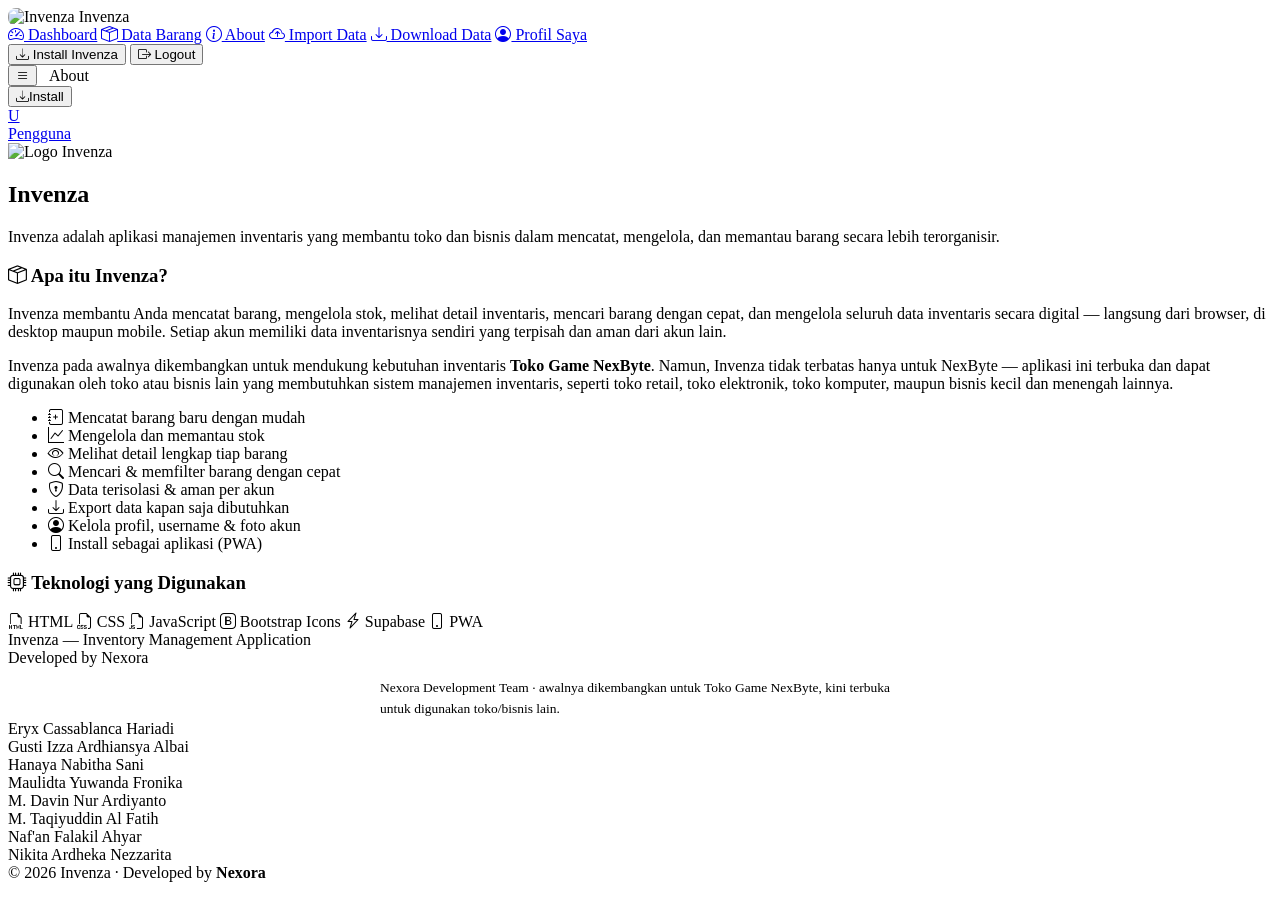
==== about.html @ b3bdcb32 "perbaikan" ====
<!DOCTYPE html>
<html lang="id">
<head>
  <meta charset="UTF-8">
  <meta name="viewport" content="width=device-width, initial-scale=1.0, viewport-fit=cover">
  <title>About — Invenza</title>
  <meta name="theme-color" content="#37A5FF">
  <link rel="manifest" href="manifest.json">
  <link rel="icon" href="assets/icons/favicon.png">
  <link rel="apple-touch-icon" href="assets/icons/icon-192.png">
  <meta name="apple-mobile-web-app-capable" content="yes">
  <meta name="apple-mobile-web-app-status-bar-style" content="default">
  <meta name="apple-mobile-web-app-title" content="Invenza">
  <link rel="stylesheet" href="https://cdn.jsdelivr.net/npm/bootstrap-icons@1.11.3/font/bootstrap-icons.css">
  <link rel="stylesheet" href="css/style.css">
  <link rel="stylesheet" href="css/about.css">
</head>
<body>

  <div class="app-shell">
    <div id="sidebar-overlay" class="sidebar-overlay"></div>

    <aside class="sidebar" id="sidebar">
      <div class="sidebar-brand">
        <img src="assets/icons/icon-192.png" alt="Invenza" style="width:30px;height:30px;border-radius:8px;">
        Invenza
      </div>
      <nav class="sidebar-nav">
        <a href="dashboard.html"><i class="bi bi-speedometer2"></i> Dashboard</a>
        <a href="products.html"><i class="bi bi-box-seam"></i> Data Barang</a>
        <a href="about.html" class="active"><i class="bi bi-info-circle"></i> About</a>
        <a href="import.html"><i class="bi bi-cloud-arrow-up"></i> Import Data</a>
        <a href="download.html"><i class="bi bi-download"></i> Download Data</a>
        <a href="profile.html"><i class="bi bi-person-circle"></i> Profil Saya</a>
      </nav>
      <div class="sidebar-footer">
        <button id="install-pwa-nav-btn" data-pwa-install="sidebar" class="btn btn-secondary btn-block sidebar-pwa-btn" type="button">
          <i class="bi bi-download pwa-icon"></i>
          <span class="pwa-label">Install Invenza</span>
        </button>
        <button id="logout-btn" class="btn btn-secondary btn-block"><i class="bi bi-box-arrow-right"></i> Logout</button>
      </div>
    </aside>

    <div class="main-content">
      <header class="topbar">
        <div style="display:flex;align-items:center;gap:12px;">
          <button id="menu-toggle" class="menu-toggle"><i class="bi bi-list"></i></button>
          <div class="topbar-title">About</div>
        </div><div class="topbar-right">
          <button id="install-pwa-topbar-btn" data-pwa-install="topbar" class="btn btn-primary topbar-install-btn" type="button" aria-label="Install Invenza">
            <i class="bi bi-download pwa-icon"></i><span class="pwa-label">Install</span>
          </button>
          <a href="profile.html" class="topbar-user" title="Profil Saya">
          <div class="user-avatar" id="navbar-user-avatar">U</div>
          <span id="navbar-user-name">Pengguna</span>
        </a>
        </div>
      </header>

      <main class="page-body">

        <div class="about-hero">
          <img src="assets/icons/icon-192.png" alt="Logo Invenza">
          <div>
            <h2>Invenza</h2>
            <p>Invenza adalah aplikasi manajemen inventaris yang membantu toko dan bisnis dalam mencatat, mengelola, dan memantau barang secara lebih terorganisir.</p>
          </div>
        </div>

        <div class="card about-section">
          <div class="card-body">
            <h3><i class="bi bi-box-seam"></i> Apa itu Invenza?</h3>
            <p>
              Invenza membantu Anda mencatat barang, mengelola stok, melihat detail inventaris,
              mencari barang dengan cepat, dan mengelola seluruh data inventaris secara digital —
              langsung dari browser, di desktop maupun mobile. Setiap akun memiliki data
              inventarisnya sendiri yang terpisah dan aman dari akun lain.
            </p>
            <p>
              Invenza pada awalnya dikembangkan untuk mendukung kebutuhan inventaris
              <strong>Toko Game NexByte</strong>. Namun, Invenza tidak terbatas hanya untuk NexByte —
              aplikasi ini terbuka dan dapat digunakan oleh toko atau bisnis lain yang membutuhkan
              sistem manajemen inventaris, seperti toko retail, toko elektronik, toko komputer,
              maupun bisnis kecil dan menengah lainnya.
            </p>
            <ul class="feature-list">
              <li><i class="bi bi-journal-plus"></i> Mencatat barang baru dengan mudah</li>
              <li><i class="bi bi-graph-up"></i> Mengelola dan memantau stok</li>
              <li><i class="bi bi-eye"></i> Melihat detail lengkap tiap barang</li>
              <li><i class="bi bi-search"></i> Mencari & memfilter barang dengan cepat</li>
              <li><i class="bi bi-shield-lock"></i> Data terisolasi & aman per akun</li>
              <li><i class="bi bi-download"></i> Export data kapan saja dibutuhkan</li>
              <li><i class="bi bi-person-circle"></i> Kelola profil, username & foto akun</li>
              <li><i class="bi bi-phone"></i> Install sebagai aplikasi (PWA)</li>
            </ul>
          </div>
        </div>

        <div class="card about-section">
          <div class="card-body">
            <h3><i class="bi bi-cpu"></i> Teknologi yang Digunakan</h3>
            <div class="tech-badges">
              <span class="tech-badge"><i class="bi bi-filetype-html"></i> HTML</span>
              <span class="tech-badge"><i class="bi bi-filetype-css"></i> CSS</span>
              <span class="tech-badge"><i class="bi bi-filetype-js"></i> JavaScript</span>
              <span class="tech-badge"><i class="bi bi-bootstrap"></i> Bootstrap Icons</span>
              <span class="tech-badge"><i class="bi bi-lightning-charge"></i> Supabase</span>
              <span class="tech-badge"><i class="bi bi-phone"></i> PWA</span>
            </div>
          </div>
        </div>

        <div class="card about-section">
          <div class="card-body">
            <div class="credits-intro">
              <div class="credits-eyebrow">Invenza — Inventory Management Application</div>
              <div class="credits-brand">Developed by Nexora</div>
              <p style="max-width:520px;margin:10px auto 0;color:var(--color-text-muted);font-size:13.5px;line-height:1.6;">
                Nexora Development Team &middot; awalnya dikembangkan untuk Toko Game NexByte,
                kini terbuka untuk digunakan toko/bisnis lain.
              </p>
            </div>
            <div class="credits-grid">
              <div class="credit-card"><div class="credit-name">Eryx Cassablanca Hariadi</div></div>
              <div class="credit-card"><div class="credit-name">Gusti Izza Ardhiansya Albai</div></div>
              <div class="credit-card"><div class="credit-name">Hanaya Nabitha Sani</div></div>
              <div class="credit-card"><div class="credit-name">Maulidta Yuwanda Fronika</div></div>
              <div class="credit-card"><div class="credit-name">M. Davin Nur Ardiyanto</div></div>
              <div class="credit-card"><div class="credit-name">M. Taqiyuddin Al Fatih</div></div>
              <div class="credit-card"><div class="credit-name">Naf'an Falakil Ahyar</div></div>
              <div class="credit-card"><div class="credit-name">Nikita Ardheka Nezzarita</div></div>
            </div>
          </div>
        </div>

      </main>
      <footer class="app-footer">
        &copy; 2026 Invenza &middot; Developed by <strong>Nexora</strong>
      </footer>
    </div>
  </div>

  <script src="https://cdn.jsdelivr.net/npm/@supabase/supabase-js@2/dist/umd/supabase.min.js"></script>
  <script src="js/config.js"></script>
  <script src="js/supabase.js"></script>
  <script src="js/utils.js"></script>
  <script src="js/auth.js"></script>
  <script src="js/pwa.js"></script>
  <script>
    document.addEventListener("DOMContentLoaded", async () => {
      await requireAuth();
      await loadCurrentProfile();
      initUserNavbar();
    });
  </script>
</body>
</html>
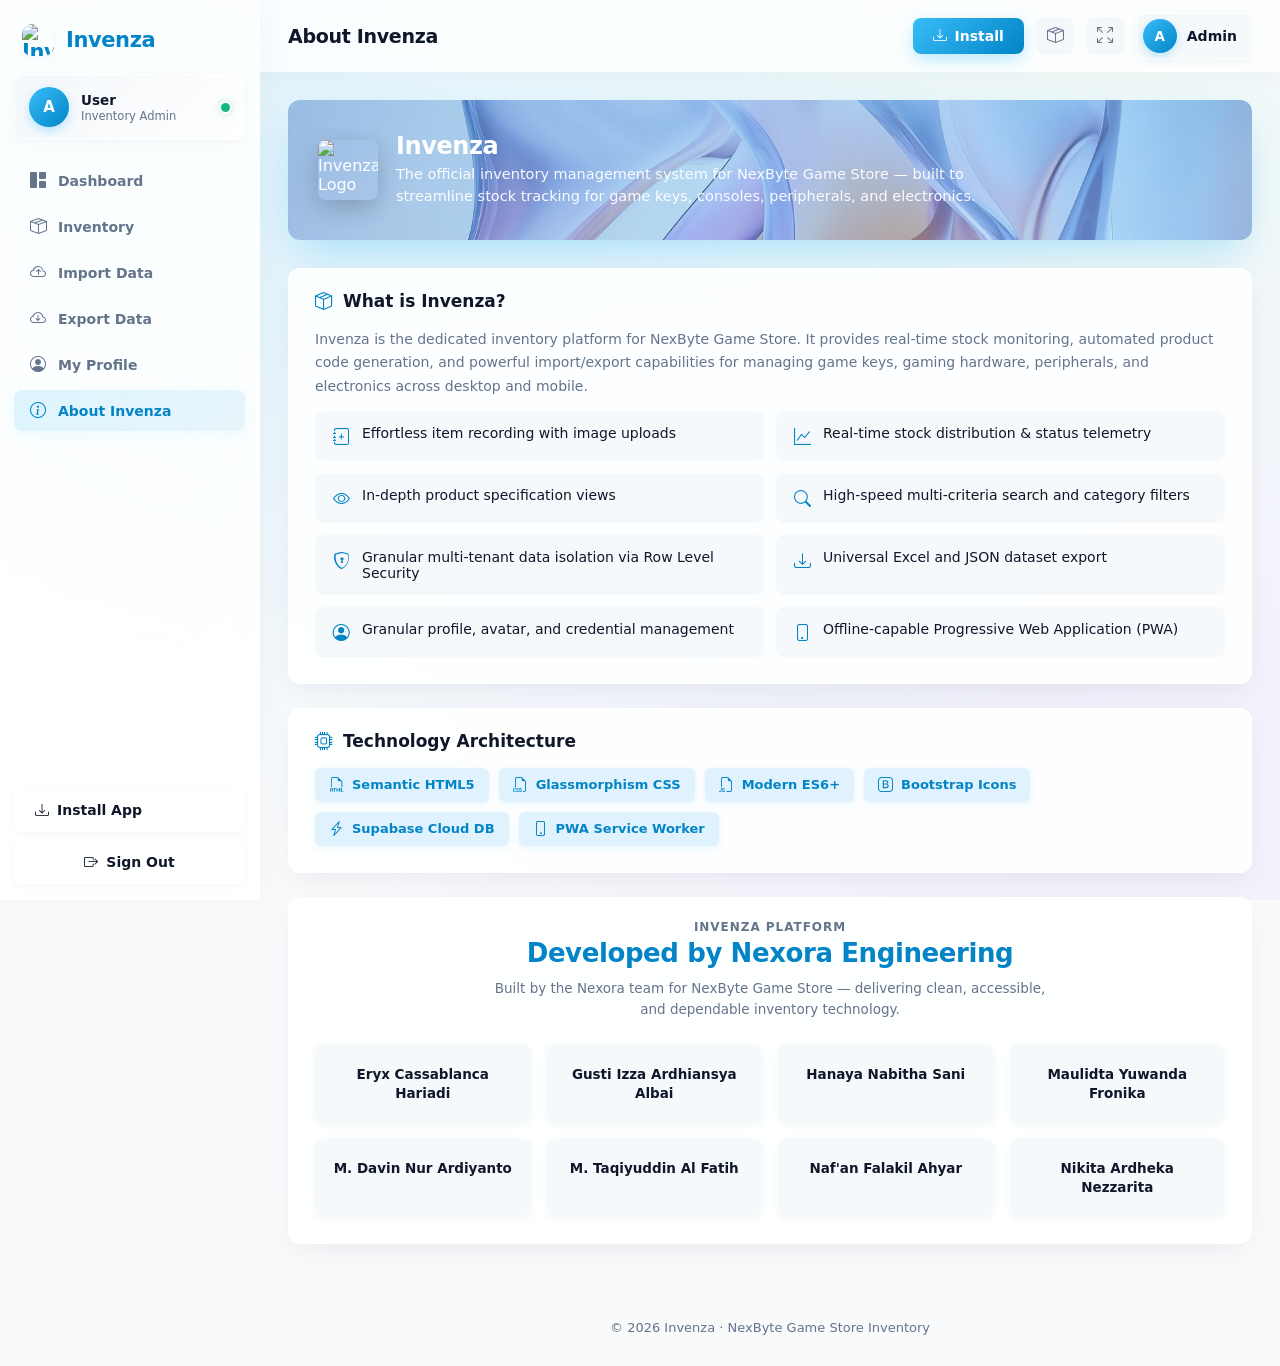
==== commit 2e0518de: "feat: customize Invenza for NexByte Game Store and prepare for Netlify" ====
--- a/about.html
+++ b/about.html
@@ -1,10 +1,10 @@
 <!DOCTYPE html>
-<html lang="id">
+<html lang="en">
 <head>
   <meta charset="UTF-8">
   <meta name="viewport" content="width=device-width, initial-scale=1.0, viewport-fit=cover">
   <title>About — Invenza</title>
-  <meta name="theme-color" content="#37A5FF">
+  <meta name="theme-color" content="#38BDF8">
   <link rel="manifest" href="manifest.json">
   <link rel="icon" href="assets/icons/favicon.png">
   <link rel="apple-touch-icon" href="assets/icons/icon-192.png">
@@ -20,93 +20,110 @@
   <div class="app-shell">
     <div id="sidebar-overlay" class="sidebar-overlay"></div>
 
+    <!-- ============ SIDEBAR ============ -->
     <aside class="sidebar" id="sidebar">
       <div class="sidebar-brand">
-        <img src="assets/icons/icon-192.png" alt="Invenza" style="width:30px;height:30px;border-radius:8px;">
+        <img src="assets/icons/icon-192.png" alt="Invenza" style="width:32px;height:32px;border-radius:10px;">
         Invenza
       </div>
+
+      <!-- User Profile Card in Sidebar -->
+      <a href="profile.html" class="sidebar-user-card" title="View Profile">
+        <div class="sidebar-user-avatar" id="sidebar-user-avatar">A</div>
+        <div class="sidebar-user-info">
+          <div class="sidebar-user-name" id="sidebar-user-name">User</div>
+          <div class="sidebar-user-role">Inventory Admin</div>
+        </div>
+        <span class="user-status-dot" title="Active"></span>
+      </a>
+
+      <!-- Navigation Menu -->
       <nav class="sidebar-nav">
-        <a href="dashboard.html"><i class="bi bi-speedometer2"></i> Dashboard</a>
-        <a href="products.html"><i class="bi bi-box-seam"></i> Data Barang</a>
-        <a href="about.html" class="active"><i class="bi bi-info-circle"></i> About</a>
+        <a href="dashboard.html"><i class="bi bi-grid-1x2-fill"></i> Dashboard</a>
+        <a href="products.html"><i class="bi bi-box-seam"></i> Inventory</a>
         <a href="import.html"><i class="bi bi-cloud-arrow-up"></i> Import Data</a>
-        <a href="download.html"><i class="bi bi-download"></i> Download Data</a>
-        <a href="profile.html"><i class="bi bi-person-circle"></i> Profil Saya</a>
+        <a href="download.html"><i class="bi bi-cloud-arrow-down"></i> Export Data</a>
+        <a href="profile.html"><i class="bi bi-person-circle"></i> My Profile</a>
+        <a href="about.html" class="active"><i class="bi bi-info-circle"></i> About Invenza</a>
       </nav>
+
       <div class="sidebar-footer">
         <button id="install-pwa-nav-btn" data-pwa-install="sidebar" class="btn btn-secondary btn-block sidebar-pwa-btn" type="button">
           <i class="bi bi-download pwa-icon"></i>
-          <span class="pwa-label">Install Invenza</span>
+          <span class="pwa-label">Install App</span>
         </button>
-        <button id="logout-btn" class="btn btn-secondary btn-block"><i class="bi bi-box-arrow-right"></i> Logout</button>
+        <button id="logout-btn" class="btn btn-secondary btn-block"><i class="bi bi-box-arrow-right"></i> Sign Out</button>
       </div>
     </aside>
 
+    <!-- ============ MAIN CONTENT ============ -->
     <div class="main-content">
       <header class="topbar">
-        <div style="display:flex;align-items:center;gap:12px;">
-          <button id="menu-toggle" class="menu-toggle"><i class="bi bi-list"></i></button>
-          <div class="topbar-title">About</div>
-        </div><div class="topbar-right">
+        <div class="topbar-left">
+          <button id="menu-toggle" class="menu-toggle" aria-label="Toggle Navigation"><i class="bi bi-list"></i></button>
+          <div class="topbar-title">About Invenza</div>
+        </div>
+
+        <div class="topbar-right">
           <button id="install-pwa-topbar-btn" data-pwa-install="topbar" class="btn btn-primary topbar-install-btn" type="button" aria-label="Install Invenza">
             <i class="bi bi-download pwa-icon"></i><span class="pwa-label">Install</span>
           </button>
-          <a href="profile.html" class="topbar-user" title="Profil Saya">
-          <div class="user-avatar" id="navbar-user-avatar">U</div>
-          <span id="navbar-user-name">Pengguna</span>
-        </a>
+
+          <a href="products.html" class="topbar-action-btn" title="View Inventory">
+            <i class="bi bi-box-seam"></i>
+          </a>
+
+          <button class="topbar-action-btn" id="fullscreen-toggle" title="Toggle Fullscreen" type="button">
+            <i class="bi bi-arrows-fullscreen"></i>
+          </button>
+
+          <a href="profile.html" class="topbar-user" title="My Profile">
+            <div class="user-avatar" id="navbar-user-avatar">A</div>
+            <span id="navbar-user-name">Admin</span>
+          </a>
         </div>
       </header>
 
       <main class="page-body">
 
+        <!-- Glass Hero Header with 3D fluid artwork backdrop -->
         <div class="about-hero">
-          <img src="assets/icons/icon-192.png" alt="Logo Invenza">
+          <img src="assets/icons/icon-192.png" alt="Invenza Logo">
           <div>
             <h2>Invenza</h2>
-            <p>Invenza adalah aplikasi manajemen inventaris yang membantu toko dan bisnis dalam mencatat, mengelola, dan memantau barang secara lebih terorganisir.</p>
+            <p>The official inventory management system for NexByte Game Store — built to streamline stock tracking for game keys, consoles, peripherals, and electronics.</p>
           </div>
         </div>
 
         <div class="card about-section">
           <div class="card-body">
-            <h3><i class="bi bi-box-seam"></i> Apa itu Invenza?</h3>
+            <h3><i class="bi bi-box-seam"></i> What is Invenza?</h3>
             <p>
-              Invenza membantu Anda mencatat barang, mengelola stok, melihat detail inventaris,
-              mencari barang dengan cepat, dan mengelola seluruh data inventaris secara digital —
-              langsung dari browser, di desktop maupun mobile. Setiap akun memiliki data
-              inventarisnya sendiri yang terpisah dan aman dari akun lain.
-            </p>
-            <p>
-              Invenza pada awalnya dikembangkan untuk mendukung kebutuhan inventaris
-              <strong>Toko Game NexByte</strong>. Namun, Invenza tidak terbatas hanya untuk NexByte —
-              aplikasi ini terbuka dan dapat digunakan oleh toko atau bisnis lain yang membutuhkan
-              sistem manajemen inventaris, seperti toko retail, toko elektronik, toko komputer,
-              maupun bisnis kecil dan menengah lainnya.
+              Invenza is the dedicated inventory platform for NexByte Game Store. It provides real-time stock monitoring, automated product code generation, and powerful import/export capabilities for managing game keys, gaming hardware, peripherals, and electronics across desktop and mobile.
             </p>
             <ul class="feature-list">
-              <li><i class="bi bi-journal-plus"></i> Mencatat barang baru dengan mudah</li>
-              <li><i class="bi bi-graph-up"></i> Mengelola dan memantau stok</li>
-              <li><i class="bi bi-eye"></i> Melihat detail lengkap tiap barang</li>
-              <li><i class="bi bi-search"></i> Mencari & memfilter barang dengan cepat</li>
-              <li><i class="bi bi-shield-lock"></i> Data terisolasi & aman per akun</li>
-              <li><i class="bi bi-download"></i> Export data kapan saja dibutuhkan</li>
-              <li><i class="bi bi-person-circle"></i> Kelola profil, username & foto akun</li>
-              <li><i class="bi bi-phone"></i> Install sebagai aplikasi (PWA)</li>
+              <li><i class="bi bi-journal-plus"></i> Effortless item recording with image uploads</li>
+              <li><i class="bi bi-graph-up"></i> Real-time stock distribution & status telemetry</li>
+              <li><i class="bi bi-eye"></i> In-depth product specification views</li>
+              <li><i class="bi bi-search"></i> High-speed multi-criteria search and category filters</li>
+              <li><i class="bi bi-shield-lock"></i> Granular multi-tenant data isolation via Row Level Security</li>
+              <li><i class="bi bi-download"></i> Universal Excel and JSON dataset export</li>
+              <li><i class="bi bi-person-circle"></i> Granular profile, avatar, and credential management</li>
+              <li><i class="bi bi-phone"></i> Offline-capable Progressive Web Application (PWA)</li>
             </ul>
           </div>
         </div>
 
         <div class="card about-section">
           <div class="card-body">
-            <h3><i class="bi bi-cpu"></i> Teknologi yang Digunakan</h3>
+            <h3><i class="bi bi-cpu"></i> Technology Architecture</h3>
             <div class="tech-badges">
-              <span class="tech-badge"><i class="bi bi-filetype-html"></i> HTML</span>
-              <span class="tech-badge"><i class="bi bi-filetype-css"></i> CSS</span>
-              <span class="tech-badge"><i class="bi bi-filetype-js"></i> JavaScript</span>
+              <span class="tech-badge"><i class="bi bi-filetype-html"></i> Semantic HTML5</span>
+              <span class="tech-badge"><i class="bi bi-filetype-css"></i> Glassmorphism CSS</span>
+              <span class="tech-badge"><i class="bi bi-filetype-js"></i> Modern ES6+</span>
               <span class="tech-badge"><i class="bi bi-bootstrap"></i> Bootstrap Icons</span>
-              <span class="tech-badge"><i class="bi bi-lightning-charge"></i> Supabase</span>
-              <span class="tech-badge"><i class="bi bi-phone"></i> PWA</span>
+              <span class="tech-badge"><i class="bi bi-lightning-charge"></i> Supabase Cloud DB</span>
+              <span class="tech-badge"><i class="bi bi-phone"></i> PWA Service Worker</span>
             </div>
           </div>
         </div>
@@ -114,11 +131,10 @@
         <div class="card about-section">
           <div class="card-body">
             <div class="credits-intro">
-              <div class="credits-eyebrow">Invenza — Inventory Management Application</div>
-              <div class="credits-brand">Developed by Nexora</div>
-              <p style="max-width:520px;margin:10px auto 0;color:var(--color-text-muted);font-size:13.5px;line-height:1.6;">
-                Nexora Development Team &middot; awalnya dikembangkan untuk Toko Game NexByte,
-                kini terbuka untuk digunakan toko/bisnis lain.
+              <div class="credits-eyebrow">Invenza Platform</div>
+              <div class="credits-brand">Developed by Nexora Engineering</div>
+              <p style="max-width:560px;margin:10px auto 0;color:var(--color-text-muted);font-size:13.5px;line-height:1.6;">
+                Built by the Nexora team for NexByte Game Store — delivering clean, accessible, and dependable inventory technology.
               </p>
             </div>
             <div class="credits-grid">
@@ -135,8 +151,9 @@
         </div>
 
       </main>
+
       <footer class="app-footer">
-        &copy; 2026 Invenza &middot; Developed by <strong>Nexora</strong>
+        &copy; 2026 Invenza &middot; NexByte Game Store Inventory
       </footer>
     </div>
   </div>
--- a/css/style.css
+++ b/css/style.css
@@ -0,0 +1,727 @@
+/* ==========================================================================
+   INVENZA — Global Stylesheet (Modern Manual Glassmorphism & English UI)
+   Theme Proportions:
+     - 70% Clean Frosted White (#F8FAFC / rgba(255,255,255,0.88))
+     - 20% Radiant Sky Blue (#38BDF8 / #0284C7)
+     - 10% Supportive Accents (Emerald, Amber, Rose, Amethyst)
+   ========================================================================== */
+
+:root {
+  /* 20% Radiant Sky Blue Palette */
+  --color-primary: #38BDF8;
+  --color-primary-dark: #0284C7;
+  --color-primary-deep: #0369A1;
+  --color-primary-light: #E0F2FE;
+  --color-primary-glow: rgba(56, 189, 248, 0.3);
+
+  /* 10% Supportive Status Palette */
+  --color-success: #10B981;
+  --color-success-light: #ECFDF5;
+  --color-warning: #F59E0B;
+  --color-warning-light: #FFFBEB;
+  --color-danger: #EF4444;
+  --color-danger-light: #FEF2F2;
+  --color-purple: #8B5CF6;
+  --color-purple-light: #F5F3FF;
+
+  /* 70% Clean White / Slate Neutral Canvas */
+  --color-text: #0F172A;
+  --color-text-muted: #64748B;
+  --color-text-dim: #94A3B8;
+  --color-border: transparent;
+  --color-bg: #F8FAFC;
+  --color-surface: rgba(255, 255, 255, 0.85);
+
+  /* Manual Multi-Layer Glassmorphism Tokens */
+  --glass-bg: rgba(255, 255, 255, 0.75);
+  --glass-bg-card: rgba(255, 255, 255, 0.88);
+  --glass-bg-hover: rgba(255, 255, 255, 0.96);
+  --glass-blur: blur(20px) saturate(160%);
+  --glass-blur-heavy: blur(28px) saturate(180%);
+  --glass-border: 1px solid rgba(255, 255, 255, 0.65);
+  --glass-specular: inset 0 1px 1px 0 rgba(255, 255, 255, 0.85), inset 0 -1px 1px 0 rgba(255, 255, 255, 0.2);
+
+  /* Crisp Modern Boxy-Rounded Radius */
+  --radius-xs: 4px;
+  --radius-sm: 6px;
+  --radius-md: 8px;
+  --radius-lg: 10px;
+  --radius-xl: 12px;
+
+  /* Diffused Glass Depth Shadows */
+  --shadow-sm: 0 2px 8px rgba(15, 23, 42, 0.04);
+  --shadow-md: 0 10px 28px -4px rgba(15, 23, 42, 0.06), 0 2px 8px -2px rgba(15, 23, 42, 0.02);
+  --shadow-lg: 0 20px 42px -8px rgba(15, 23, 42, 0.09), 0 8px 18px -4px rgba(15, 23, 42, 0.03);
+  --shadow-glass: 0 16px 36px -6px rgba(56, 189, 248, 0.16), 0 4px 16px -2px rgba(15, 23, 42, 0.03);
+  --shadow-glow: 0 0 24px rgba(56, 189, 248, 0.35);
+
+  --sidebar-width: 260px;
+  --navbar-height: 72px;
+
+  --font-sans: 'Segoe UI', system-ui, -apple-system, Roboto, Helvetica, Arial, sans-serif;
+}
+
+* { box-sizing: border-box; }
+
+html, body {
+  margin: 0;
+  padding: 0;
+  font-family: var(--font-sans);
+  background-color: var(--color-bg);
+  /* Multi-stop ambient mesh background for rich glass translucency */
+  background-image: 
+    radial-gradient(at 12% 15%, rgba(56, 189, 248, 0.12) 0px, transparent 55%),
+    radial-gradient(at 88% 85%, rgba(139, 92, 246, 0.07) 0px, transparent 50%),
+    radial-gradient(at 50% 50%, rgba(224, 242, 254, 0.35) 0px, transparent 70%),
+    radial-gradient(at 80% 20%, rgba(16, 185, 129, 0.05) 0px, transparent 40%);
+  background-attachment: fixed;
+  color: var(--color-text);
+  -webkit-font-smoothing: antialiased;
+}
+
+a { color: var(--color-primary-dark); text-decoration: none; transition: all 0.15s ease; }
+a:hover { color: var(--color-primary); text-decoration: none; }
+
+img { max-width: 100%; display: block; }
+
+button {
+  font-family: inherit;
+  cursor: pointer;
+  border: none;
+}
+
+.hidden { display: none !important; }
+
+/* ---------- Manual Glass Utilities ---------- */
+.glass-panel {
+  background: var(--glass-bg-card);
+  backdrop-filter: var(--glass-blur);
+  -webkit-backdrop-filter: var(--glass-blur);
+  border: var(--glass-border);
+  box-shadow: var(--shadow-md), var(--glass-specular);
+  border-radius: var(--radius-lg);
+}
+
+/* ---------- Buttons (Borderless, Pill / Sleek Modern) ---------- */
+.btn {
+  display: inline-flex;
+  align-items: center;
+  justify-content: center;
+  gap: 8px;
+  padding: 10px 20px;
+  border-radius: var(--radius-md);
+  border: none;
+  font-size: 14px;
+  font-weight: 600;
+  transition: all 0.2s cubic-bezier(0.16, 1, 0.3, 1);
+  white-space: nowrap;
+  box-shadow: var(--shadow-sm);
+}
+.btn:disabled {
+  opacity: 0.55;
+  cursor: not-allowed;
+  box-shadow: none;
+}
+.btn-primary {
+  background: linear-gradient(135deg, #38BDF8 0%, #0284C7 100%);
+  color: #FFFFFF;
+  box-shadow: 0 6px 18px -2px rgba(56, 189, 248, 0.4);
+}
+.btn-primary:hover:not(:disabled) {
+  background: linear-gradient(135deg, #0284C7 0%, #0369A1 100%);
+  box-shadow: 0 8px 24px -2px rgba(56, 189, 248, 0.52);
+  transform: translateY(-1.5px);
+}
+.btn-secondary {
+  background: rgba(255, 255, 255, 0.88);
+  backdrop-filter: blur(10px);
+  -webkit-backdrop-filter: blur(10px);
+  color: var(--color-text);
+  border: var(--glass-border);
+  box-shadow: var(--shadow-sm), var(--glass-specular);
+}
+.btn-secondary:hover:not(:disabled) {
+  background: #FFFFFF;
+  box-shadow: var(--shadow-md);
+  transform: translateY(-1.5px);
+}
+.btn-danger {
+  background: linear-gradient(135deg, #EF4444 0%, #DC2626 100%);
+  color: #FFFFFF;
+  box-shadow: 0 6px 18px -2px rgba(239, 68, 68, 0.35);
+}
+.btn-danger:hover:not(:disabled) {
+  background: linear-gradient(135deg, #DC2626 0%, #B91C1C 100%);
+  transform: translateY(-1.5px);
+  box-shadow: 0 8px 24px -2px rgba(239, 68, 68, 0.45);
+}
+.btn-ghost {
+  background: transparent;
+  color: var(--color-text-muted);
+  box-shadow: none;
+}
+.btn-ghost:hover:not(:disabled) {
+  background: rgba(255, 255, 255, 0.8);
+  color: var(--color-text);
+}
+.btn-block { width: 100%; }
+.btn-sm { padding: 7px 14px; font-size: 13px; border-radius: var(--radius-sm); }
+.btn-icon {
+  padding: 8px;
+  border-radius: var(--radius-md);
+  background: transparent;
+  border: none;
+  color: var(--color-text-muted);
+  box-shadow: none;
+  transition: all 0.15s ease;
+  display: inline-flex;
+  align-items: center;
+  justify-content: center;
+}
+.btn-icon:hover {
+  background: rgba(255, 255, 255, 0.85);
+  color: var(--color-primary-dark);
+  box-shadow: var(--shadow-sm);
+}
+
+.spinner {
+  width: 16px;
+  height: 16px;
+  border: 2px solid rgba(255,255,255,0.4);
+  border-top-color: #fff;
+  border-radius: 50%;
+  animation: spin 0.7s linear infinite;
+}
+@keyframes spin { to { transform: rotate(360deg); } }
+
+/* ---------- Badges (Sleek Frosted Glass Tags) ---------- */
+.badge {
+  display: inline-flex;
+  align-items: center;
+  gap: 5px;
+  padding: 4px 10px;
+  border-radius: var(--radius-sm);
+  font-size: 12px;
+  font-weight: 700;
+  border: none;
+  box-shadow: 0 1px 4px rgba(0, 0, 0, 0.02);
+}
+.badge-success { background: var(--color-success-light); color: var(--color-success); }
+.badge-warning { background: var(--color-warning-light); color: var(--color-warning); }
+.badge-danger { background: var(--color-danger-light); color: var(--color-danger); }
+.badge-primary { background: var(--color-primary-light); color: var(--color-primary-dark); }
+
+/* ---------- Status Text (Background-less, Color-adapted Text) ---------- */
+.status-text,
+.status-text.badge-success,
+.status-text.badge-warning,
+.status-text.badge-danger {
+  font-family: inherit;
+  font-size: 12px !important;
+  font-weight: 700 !important;
+  display: inline-block;
+  background: none !important;
+  background-color: transparent !important;
+  padding: 0 !important;
+  border: none !important;
+  border-radius: 0 !important;
+  box-shadow: none !important;
+}
+.status-text.badge-success {
+  color: #059669 !important;
+}
+.status-text.badge-warning {
+  color: #D97706 !important;
+}
+.status-text.badge-danger {
+  color: #DC2626 !important;
+}
+
+/* ---------- Toast Notification (Floating Glass Card) ---------- */
+#toast-container {
+  position: fixed;
+  top: 24px;
+  right: 24px;
+  z-index: 9999;
+  display: flex;
+  flex-direction: column;
+  gap: 10px;
+  max-width: 360px;
+}
+.toast {
+  display: flex;
+  align-items: flex-start;
+  gap: 12px;
+  padding: 14px 18px;
+  border-radius: var(--radius-md);
+  background: rgba(255, 255, 255, 0.94);
+  backdrop-filter: blur(20px);
+  -webkit-backdrop-filter: blur(20px);
+  box-shadow: 0 16px 36px -4px rgba(15, 23, 42, 0.12), var(--glass-specular);
+  border: var(--glass-border);
+  font-size: 13.5px;
+  color: var(--color-text);
+  border-left: 4px solid var(--color-success);
+  animation: toast-in 0.25s cubic-bezier(0.16, 1, 0.3, 1);
+}
+.toast.toast-error { border-left-color: var(--color-danger); }
+.toast.toast-info { border-left-color: var(--color-primary); }
+@keyframes toast-in {
+  from { opacity: 0; transform: translateY(-10px) scale(0.96); }
+  to { opacity: 1; transform: translateY(0) scale(1); }
+}
+@media (max-width: 480px) {
+  #toast-container { left: 14px; right: 14px; top: 14px; max-width: none; }
+}
+
+/* ---------- Mobile Layout Fixes ---------- */
+html, body { overflow-x: hidden; }
+@media (max-width: 560px) {
+  .form-row { flex-direction: column; gap: 0; }
+  .modal-body { padding: 18px; }
+  .modal-header { padding: 16px 20px; }
+  .modal-footer { padding: 14px 20px; flex-wrap: wrap; }
+  .modal-footer .btn { flex: 1; }
+  .page-body { padding: 16px; }
+  .card-header { padding: 16px 18px; }
+  .card-body { padding: 18px; }
+  .topbar { padding: 0 16px; }
+}
+
+/* ---------- Modal (Frosted Glass Floating Box) ---------- */
+.modal-overlay {
+  position: fixed;
+  inset: 0;
+  background: rgba(15, 23, 42, 0.38);
+  backdrop-filter: blur(12px);
+  -webkit-backdrop-filter: blur(12px);
+  display: flex;
+  align-items: center;
+  justify-content: center;
+  z-index: 1000;
+  padding: 18px;
+  animation: fade-in 0.2s ease;
+}
+@keyframes fade-in { from { opacity: 0; } to { opacity: 1; } }
+.modal-box {
+  background: rgba(255, 255, 255, 0.95);
+  backdrop-filter: var(--glass-blur-heavy);
+  -webkit-backdrop-filter: var(--glass-blur-heavy);
+  border-radius: var(--radius-xl);
+  border: var(--glass-border);
+  width: 100%;
+  max-width: 540px;
+  max-height: 90vh;
+  overflow-y: auto;
+  box-shadow: 0 28px 65px -10px rgba(15, 23, 42, 0.22), var(--glass-specular);
+  animation: modal-up 0.25s cubic-bezier(0.16, 1, 0.3, 1);
+}
+@keyframes modal-up {
+  from { opacity: 0; transform: translateY(20px) scale(0.97); }
+  to { opacity: 1; transform: translateY(0) scale(1); }
+}
+.modal-header {
+  display: flex;
+  align-items: center;
+  justify-content: space-between;
+  padding: 24px 28px 18px;
+  border-bottom: none;
+}
+.modal-header h3 { margin: 0; font-size: 19px; font-weight: 700; color: var(--color-text); }
+.modal-body { padding: 0 28px 24px; }
+.modal-footer {
+  display: flex;
+  justify-content: flex-end;
+  gap: 12px;
+  padding: 18px 28px 24px;
+  border-top: none;
+}
+.modal-box.modal-sm { max-width: 420px; }
+
+/* ---------- Forms (Clean Soft Glass Inputs) ---------- */
+.form-group { margin-bottom: 20px; }
+.form-group label {
+  display: block;
+  font-size: 13px;
+  font-weight: 600;
+  margin-bottom: 7px;
+  color: var(--color-text);
+}
+.form-control {
+  width: 100%;
+  padding: 12px 16px;
+  border: none;
+  border-radius: var(--radius-md);
+  font-size: 14px;
+  background: rgba(241, 245, 249, 0.8);
+  color: var(--color-text);
+  box-shadow: inset 0 1px 2px rgba(15, 23, 42, 0.04);
+  transition: all 0.2s ease;
+}
+.form-control:focus {
+  outline: none;
+  background: #FFFFFF;
+  box-shadow: 0 0 0 3px rgba(56, 189, 248, 0.28), 0 4px 14px rgba(56, 189, 248, 0.08);
+}
+.form-error { color: var(--color-danger); font-size: 12px; margin-top: 5px; min-height: 14px; }
+.form-hint { color: var(--color-text-muted); font-size: 12px; margin-top: 5px; line-height: 1.4; }
+textarea.form-control { resize: vertical; min-height: 76px; font-family: inherit; }
+.form-row { display: flex; gap: 14px; }
+.form-row .form-group { flex: 1; }
+.password-wrap { position: relative; }
+.password-wrap .form-control { padding-right: 44px; }
+.toggle-password {
+  position: absolute;
+  right: 12px;
+  top: 50%;
+  transform: translateY(-50%);
+  background: none;
+  border: none;
+  color: var(--color-text-muted);
+  font-size: 16px;
+  padding: 4px;
+}
+.file-input-wrap {
+  background: rgba(241, 245, 249, 0.6);
+  border-radius: var(--radius-md);
+  border: none;
+  padding: 18px;
+  text-align: center;
+  cursor: pointer;
+  transition: all 0.2s ease;
+}
+.file-input-wrap:hover { background: var(--color-primary-light); transform: translateY(-1px); }
+.file-input-wrap input { display: none; }
+.image-preview {
+  width: 100px;
+  height: 100px;
+  object-fit: cover;
+  border-radius: var(--radius-md);
+  border: none;
+  box-shadow: var(--shadow-sm);
+  margin: 0 auto 10px;
+}
+
+/* ---------- Empty State ---------- */
+.empty-state { text-align: center; padding: 60px 20px; color: var(--color-text-muted); }
+.empty-state .empty-icon { font-size: 46px; margin-bottom: 12px; color: var(--color-primary); }
+.empty-state h4 { margin: 0 0 6px; color: var(--color-text); font-weight: 700; }
+
+/* ---------- App Shell (Sidebar & Topbar) ---------- */
+.app-shell {
+  display: flex;
+  min-height: 100vh;
+}
+.sidebar {
+  width: var(--sidebar-width);
+  background: rgba(255, 255, 255, 0.88);
+  backdrop-filter: var(--glass-blur-heavy);
+  -webkit-backdrop-filter: var(--glass-blur-heavy);
+  border-right: 1px solid rgba(255, 255, 255, 0.7);
+  box-shadow: 4px 0 28px rgba(15, 23, 42, 0.03);
+  display: flex;
+  flex-direction: column;
+  position: fixed;
+  top: 0;
+  bottom: 0;
+  left: 0;
+  z-index: 100;
+  transition: transform 0.25s cubic-bezier(0.16, 1, 0.3, 1);
+}
+
+.sidebar-brand {
+  display: flex;
+  align-items: center;
+  gap: 12px;
+  padding: 24px 22px 18px;
+  font-weight: 800;
+  font-size: 21px;
+  color: var(--color-primary-dark);
+  letter-spacing: -0.4px;
+}
+.sidebar-brand img { width: 32px; height: 32px; border-radius: var(--radius-md); box-shadow: var(--shadow-sm); }
+
+/* Sidebar User Profile Widget (Inspired by Purple Dashboard Screenshot) */
+.sidebar-user-card {
+  margin: 0 14px 16px;
+  padding: 12px 14px;
+  border-radius: var(--radius-lg);
+  background: linear-gradient(135deg, rgba(241, 245, 249, 0.85) 0%, rgba(255, 255, 255, 0.95) 100%);
+  border: var(--glass-border);
+  box-shadow: var(--shadow-sm), var(--glass-specular);
+  display: flex;
+  align-items: center;
+  gap: 12px;
+  position: relative;
+}
+.sidebar-user-avatar {
+  width: 40px;
+  height: 40px;
+  border-radius: 120px;
+  background: linear-gradient(135deg, #38BDF8 0%, #0284C7 100%);
+  color: #fff;
+  display: flex;
+  align-items: center;
+  justify-content: center;
+  font-weight: 700;
+  font-size: 15px;
+  overflow: hidden;
+  flex-shrink: 0;
+  box-shadow: 0 4px 10px rgba(56, 189, 248, 0.35);
+}
+.sidebar-user-info { flex: 1; min-width: 0; }
+.sidebar-user-name {
+  font-size: 13.5px;
+  font-weight: 700;
+  color: var(--color-text);
+  white-space: nowrap;
+  overflow: hidden;
+  text-overflow: ellipsis;
+}
+.sidebar-user-role {
+  font-size: 11.5px;
+  color: var(--color-text-muted);
+  font-weight: 500;
+  margin-top: 1px;
+}
+.user-status-dot {
+  width: 9px;
+  height: 9px;
+  border-radius: 50%;
+  background: var(--color-success);
+  box-shadow: 0 0 0 2px #fff, 0 0 8px rgba(16, 185, 129, 0.6);
+  flex-shrink: 0;
+}
+
+.sidebar-nav {
+  flex: 1;
+  padding: 4px 14px 14px;
+  overflow-y: auto;
+}
+.sidebar-nav a {
+  display: flex;
+  align-items: center;
+  gap: 12px;
+  padding: 11px 16px;
+  border-radius: var(--radius-md);
+  color: var(--color-text-muted);
+  font-weight: 600;
+  font-size: 14px;
+  margin-bottom: 5px;
+  border: none;
+  transition: all 0.15s ease;
+}
+.sidebar-nav a:hover {
+  background: rgba(241, 245, 249, 0.75);
+  color: var(--color-text);
+  transform: translateX(2px);
+}
+.sidebar-nav a.active {
+  background: linear-gradient(135deg, rgba(56, 189, 248, 0.16) 0%, rgba(2, 132, 199, 0.08) 100%);
+  color: var(--color-primary-dark);
+  font-weight: 700;
+  box-shadow: 0 4px 14px rgba(56, 189, 248, 0.08);
+}
+.sidebar-nav a i { font-size: 16px; }
+
+.sidebar-footer {
+  padding: 16px 14px;
+  border-top: none;
+  display: flex;
+  flex-direction: column;
+  gap: 8px;
+}
+.sidebar-pwa-btn { justify-content: flex-start; min-height: 44px; }
+.sidebar-footer .btn-block { min-height: 44px; }
+.sidebar-pwa-btn.sidebar-pwa-installed {
+  background: var(--color-success-light);
+  color: var(--color-success);
+  border: none;
+  cursor: default;
+  opacity: 1;
+}
+
+/* Topbar Header */
+.main-content {
+  margin-left: var(--sidebar-width);
+  flex: 1;
+  min-width: 0;
+  min-height: 100vh;
+  display: flex;
+  flex-direction: column;
+}
+.topbar {
+  height: var(--navbar-height);
+  background: rgba(255, 255, 255, 0.82);
+  backdrop-filter: var(--glass-blur);
+  -webkit-backdrop-filter: var(--glass-blur);
+  border-bottom: 1px solid rgba(255, 255, 255, 0.6);
+  box-shadow: 0 4px 24px rgba(15, 23, 42, 0.03);
+  display: flex;
+  align-items: center;
+  justify-content: space-between;
+  padding: 0 28px;
+  position: sticky;
+  top: 0;
+  z-index: 50;
+  min-width: 0;
+  gap: 16px;
+}
+.topbar-left { display: flex; align-items: center; gap: 16px; flex: 1; }
+.topbar-title { font-size: 19px; font-weight: 700; color: var(--color-text); letter-spacing: -0.3px; white-space: nowrap; }
+
+/* Topbar Search Bar (Inspired by Purple Dashboard Screenshot) */
+.topbar-search {
+  position: relative;
+  max-width: 320px;
+  width: 100%;
+}
+.topbar-search i {
+  position: absolute;
+  left: 14px;
+  top: 50%;
+  transform: translateY(-50%);
+  color: var(--color-text-dim);
+  font-size: 14px;
+}
+.topbar-search input {
+  width: 100%;
+  padding: 9px 16px 9px 38px;
+  border: none;
+  border-radius: var(--radius-md);
+  background: rgba(241, 245, 249, 0.75);
+  font-size: 13.5px;
+  color: var(--color-text);
+  box-shadow: inset 0 1px 2px rgba(15, 23, 42, 0.03);
+  transition: all 0.2s ease;
+}
+.topbar-search input:focus {
+  outline: none;
+  background: #FFFFFF;
+  box-shadow: 0 0 0 3px rgba(56, 189, 248, 0.25);
+}
+
+.topbar-right { display: flex; align-items: center; gap: 12px; flex-shrink: 0; }
+.topbar-action-btn {
+  width: 38px;
+  height: 38px;
+  border-radius: var(--radius-md);
+  background: rgba(241, 245, 249, 0.7);
+  display: flex;
+  align-items: center;
+  justify-content: center;
+  color: var(--color-text-muted);
+  font-size: 16px;
+  position: relative;
+  transition: all 0.15s ease;
+}
+.topbar-action-btn:hover { background: #FFFFFF; color: var(--color-primary-dark); box-shadow: var(--shadow-sm); }
+.topbar-action-badge {
+  position: absolute;
+  top: 2px;
+  right: 2px;
+  width: 8px;
+  height: 8px;
+  border-radius: 50%;
+  background: var(--color-warning);
+  box-shadow: 0 0 0 2px #fff;
+}
+
+.topbar-user {
+  display: flex;
+  align-items: center;
+  gap: 10px;
+  font-size: 14px;
+  font-weight: 600;
+  padding: 6px 14px 6px 6px;
+  border-radius: var(--radius-md);
+  background: rgba(241, 245, 249, 0.6);
+  border: var(--glass-border);
+  box-shadow: var(--shadow-sm), var(--glass-specular);
+  transition: all 0.15s ease;
+}
+a.topbar-user { text-decoration: none; color: inherit; cursor: pointer; }
+a.topbar-user:hover { background: #FFFFFF; box-shadow: var(--shadow-md); transform: translateY(-1px); }
+.user-avatar {
+  width: 34px;
+  height: 34px;
+  border-radius: 120px;
+  background: linear-gradient(135deg, #38BDF8 0%, #0284C7 100%);
+  color: #fff;
+  display: flex;
+  align-items: center;
+  justify-content: center;
+  font-weight: 700;
+  font-size: 13.5px;
+  overflow: hidden;
+  flex-shrink: 0;
+  box-shadow: 0 3px 8px rgba(56, 189, 248, 0.35);
+}
+
+.menu-toggle {
+  display: none;
+  background: none;
+  border: none;
+  font-size: 24px;
+  color: var(--color-text);
+  padding: 6px;
+  border-radius: var(--radius-sm);
+}
+.page-body { padding: 28px; flex: 1; min-width: 0; }
+
+@media (max-width: 900px) {
+  .sidebar {
+    height: 100vh;
+    height: 100dvh;
+    width: min(var(--sidebar-width), 86vw);
+    padding-bottom: env(safe-area-inset-bottom, 0px);
+    transform: translateX(-100%);
+  }
+  .sidebar-footer { padding-bottom: calc(14px + env(safe-area-inset-bottom, 0px)); }
+  .btn.topbar-install-btn { display: inline-flex; }
+  .topbar-search { display: none; }
+  .topbar-user span { display: none; }
+  .topbar-user { padding: 4px; background: transparent; border: none; box-shadow: none; }
+  .menu-toggle { display: block; }
+  .sidebar.open { transform: translateX(0); box-shadow: 0 20px 60px rgba(0,0,0,0.18); }
+  .main-content { margin-left: 0; }
+  .sidebar-overlay {
+    position: fixed; inset: 0; background: rgba(15, 23, 42, 0.35);
+    backdrop-filter: blur(6px);
+    -webkit-backdrop-filter: blur(6px);
+    z-index: 90; display: none;
+  }
+  .sidebar-overlay.show { display: block; }
+}
+
+/* ---------- Cards (Clean Manual Glassmorphism) ---------- */
+.card {
+  background: var(--glass-bg-card);
+  backdrop-filter: var(--glass-blur);
+  -webkit-backdrop-filter: var(--glass-blur);
+  border-radius: var(--radius-xl);
+  border: var(--glass-border);
+  box-shadow: var(--shadow-md), var(--glass-specular);
+  transition: transform 0.2s ease, box-shadow 0.2s ease;
+}
+.card-header {
+  padding: 22px 26px 18px;
+  border-bottom: none;
+  display: flex;
+  align-items: center;
+  justify-content: space-between;
+  flex-wrap: wrap;
+  gap: 12px;
+}
+.card-header h3 { margin: 0; font-size: 17px; font-weight: 700; color: var(--color-text); letter-spacing: -0.2px; }
+.card-body { padding: 22px 26px 26px; }
+
+/* ---------- App Footer ---------- */
+.app-footer {
+  text-align: center;
+  padding: 22px 24px 28px;
+  font-size: 13px;
+  color: var(--color-text-muted);
+  line-height: 1.6;
+}
+.app-footer strong { color: var(--color-text); }
--- a/css/about.css
+++ b/css/about.css
@@ -0,0 +1,164 @@
+/* ==========================================================================
+   INVENZA — About Page Styles (Borderless Glassmorphism)
+   ========================================================================== */
+
+.about-hero {
+  position: relative;
+  overflow: hidden;
+  border-radius: var(--radius-xl);
+  padding: 32px 30px;
+  margin-bottom: 28px;
+  color: #FFFFFF;
+  border: none;
+  background: 
+    linear-gradient(135deg, rgba(2, 132, 199, 0.3) 0%, rgba(56, 189, 248, 0.3) 100%),
+    url('../assets/images/glass-bg-6.jpg') center/cover no-repeat;
+  box-shadow: 0 18px 44px -10px rgba(56, 189, 248, 0.38);
+  backdrop-filter: blur(18px);
+  -webkit-backdrop-filter: blur(18px);
+  display: flex;
+  align-items: center;
+  gap: 18px;
+  flex-wrap: wrap;
+}
+.about-hero::after {
+  content: "";
+  position: absolute;
+  top: -40%;
+  right: -20%;
+  width: 260px;
+  height: 260px;
+  background: radial-gradient(circle, rgba(255, 255, 255, 0.22) 0%, rgba(255, 255, 255, 0) 70%);
+  border-radius: 50%;
+  pointer-events: none;
+}
+.about-hero img {
+  width: 60px;
+  height: 60px;
+  border-radius: var(--radius-md);
+  box-shadow: 0 8px 24px rgba(0, 0, 0, 0.2);
+  position: relative;
+  z-index: 1;
+}
+.about-hero h2 {
+  margin: 0 0 4px;
+  font-size: 24px;
+  font-weight: 800;
+  letter-spacing: -0.4px;
+  position: relative;
+  z-index: 1;
+}
+.about-hero p {
+  margin: 0;
+  opacity: 0.95;
+  font-size: 14.5px;
+  max-width: 580px;
+  line-height: 1.5;
+  position: relative;
+  z-index: 1;
+}
+
+.about-section { margin-bottom: 24px; }
+.about-section h3 {
+  display: flex;
+  align-items: center;
+  gap: 10px;
+  font-size: 17px;
+  font-weight: 700;
+  margin: 0 0 16px;
+  color: var(--color-text);
+}
+.about-section h3 i { color: var(--color-primary-dark); font-size: 18px; }
+.about-section p { color: var(--color-text-muted); font-size: 14px; line-height: 1.7; margin: 0 0 12px; }
+
+.feature-list {
+  list-style: none;
+  margin: 0;
+  padding: 0;
+  display: grid;
+  grid-template-columns: repeat(2, 1fr);
+  gap: 12px;
+}
+@media (max-width: 600px) {
+  .feature-list { grid-template-columns: 1fr; }
+}
+.feature-list li {
+  display: flex;
+  align-items: flex-start;
+  gap: 12px;
+  font-size: 14px;
+  color: var(--color-text);
+  background: rgba(241, 245, 249, 0.6);
+  border: none;
+  border-radius: var(--radius-md);
+  padding: 14px 18px;
+  transition: all 0.15s ease;
+}
+.feature-list li:hover {
+  background: rgba(241, 245, 249, 0.95);
+  transform: translateY(-1px);
+}
+.feature-list i { color: var(--color-primary-dark); font-size: 17px; margin-top: 2px; }
+
+.tech-badges {
+  display: flex;
+  flex-wrap: wrap;
+  gap: 10px;
+}
+.tech-badge {
+  display: inline-flex;
+  align-items: center;
+  gap: 8px;
+  padding: 8px 14px;
+  border-radius: var(--radius-sm);
+  background: var(--color-primary-light);
+  color: var(--color-primary-dark);
+  font-size: 13px;
+  font-weight: 600;
+  border: none;
+  box-shadow: 0 2px 6px rgba(56, 189, 248, 0.12);
+}
+.tech-badge i { font-size: 15px; }
+
+.credits-intro { text-align: center; margin-bottom: 24px; }
+.credits-intro .credits-eyebrow {
+  font-size: 12px;
+  color: var(--color-text-muted);
+  text-transform: uppercase;
+  letter-spacing: 0.08em;
+  margin-bottom: 4px;
+  font-weight: 600;
+}
+.credits-intro .credits-brand {
+  font-size: 26px;
+  font-weight: 800;
+  color: var(--color-primary-dark);
+  letter-spacing: -0.4px;
+}
+
+.credits-grid {
+  display: grid;
+  grid-template-columns: repeat(4, 1fr);
+  gap: 16px;
+}
+@media (max-width: 900px) {
+  .credits-grid { grid-template-columns: repeat(2, 1fr); }
+}
+@media (max-width: 480px) {
+  .credits-grid { grid-template-columns: 1fr; }
+}
+.credit-card {
+  background: rgba(241, 245, 249, 0.6);
+  border: none;
+  border-radius: var(--radius-md);
+  padding: 20px 14px;
+  text-align: center;
+  box-shadow: var(--shadow-sm);
+  transition: all 0.2s cubic-bezier(0.16, 1, 0.3, 1);
+}
+.credit-card:hover {
+  background: #FFFFFF;
+  box-shadow: var(--shadow-md);
+  transform: translateY(-2px);
+}
+.credit-name { font-size: 13.5px; font-weight: 700; line-height: 1.4; color: var(--color-text); }
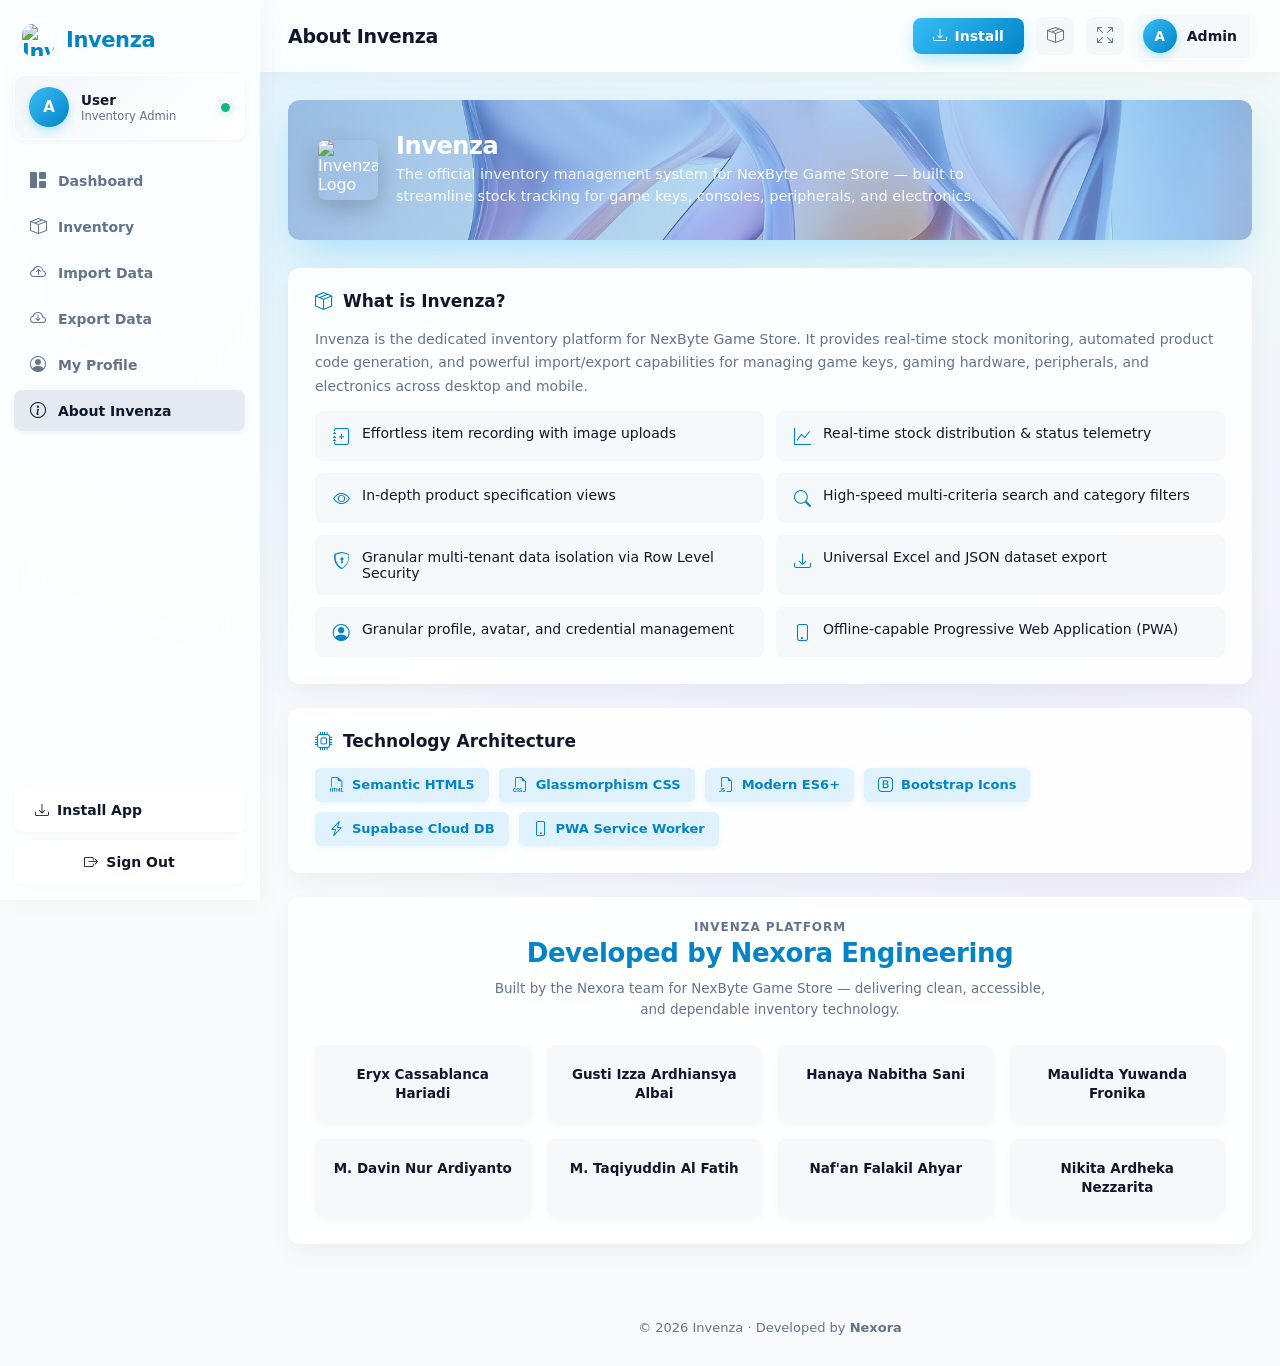
==== commit 7593f5ec: "style: dark slate active menu, balanced desktop dashboard grid, and compact mobile cards" ====
--- a/about.html
+++ b/about.html
@@ -153,7 +153,7 @@
       </main>
 
       <footer class="app-footer">
-        &copy; 2026 Invenza &middot; NexByte Game Store Inventory
+        &copy; 2026 Invenza &middot; Developed by <b>Nexora</b>
       </footer>
     </div>
   </div>
--- a/css/style.css
+++ b/css/style.css
@@ -237,6 +237,90 @@
   color: #DC2626 !important;
 }
 
+/* ==========================================================================
+   GLOBAL SKELETON LOADING SYSTEM (Shimmer Wave Effect)
+   ========================================================================== */
+.skeleton {
+  position: relative;
+  overflow: hidden;
+  background: rgba(226, 232, 240, 0.7) !important;
+  border-radius: var(--radius-sm);
+  display: inline-block;
+  vertical-align: middle;
+  pointer-events: none;
+  user-select: none;
+  border: none !important;
+  color: transparent !important;
+}
+
+.skeleton::after {
+  content: "";
+  position: absolute;
+  top: 0;
+  left: 0;
+  right: 0;
+  bottom: 0;
+  background: linear-gradient(
+    90deg,
+    rgba(255, 255, 255, 0) 0%,
+    rgba(255, 255, 255, 0.8) 50%,
+    rgba(255, 255, 255, 0) 100%
+  );
+  transform: translateX(-100%);
+  animation: skeleton-shimmer 1.5s infinite ease-in-out;
+  pointer-events: none;
+}
+
+@keyframes skeleton-shimmer {
+  100% {
+    transform: translateX(100%);
+  }
+}
+
+.skeleton-text {
+  height: 13px;
+  border-radius: 6px;
+  display: inline-block;
+}
+.skeleton-title {
+  height: 24px;
+  border-radius: 8px;
+  display: block;
+}
+.skeleton-stat {
+  height: 38px;
+  width: 76px;
+  border-radius: 10px;
+  background: rgba(255, 255, 255, 0.28) !important;
+  display: inline-block;
+}
+.skeleton-stat::after {
+  background: linear-gradient(
+    90deg,
+    rgba(255, 255, 255, 0) 0%,
+    rgba(255, 255, 255, 0.5) 50%,
+    rgba(255, 255, 255, 0) 100%
+  ) !important;
+}
+.skeleton-thumb {
+  width: 44px;
+  height: 44px;
+  border-radius: var(--radius-sm);
+  display: block;
+}
+.skeleton-avatar {
+  border-radius: 50% !important;
+}
+.skeleton-pill {
+  height: 22px;
+  border-radius: 12px;
+  display: inline-block;
+}
+.skeleton-box {
+  width: 100%;
+  border-radius: var(--radius-md);
+}
+
 /* ---------- Toast Notification (Floating Glass Card) ---------- */
 #toast-container {
   position: fixed;
@@ -512,15 +596,22 @@
   transition: all 0.15s ease;
 }
 .sidebar-nav a:hover {
-  background: rgba(241, 245, 249, 0.75);
+  background: rgba(241, 245, 249, 0.85);
   color: var(--color-text);
   transform: translateX(2px);
 }
 .sidebar-nav a.active {
-  background: linear-gradient(135deg, rgba(56, 189, 248, 0.16) 0%, rgba(2, 132, 199, 0.08) 100%);
-  color: var(--color-primary-dark);
+  background: rgba(226, 232, 240, 0.9);
+  color: var(--color-text);
   font-weight: 700;
-  box-shadow: 0 4px 14px rgba(56, 189, 248, 0.08);
+  box-shadow: 0 2px 6px rgba(15, 23, 42, 0.05);
+}
+.sidebar-nav a.active i {
+  color: var(--color-text);
+}
+.sidebar-nav a.active:hover {
+  background: rgba(203, 213, 225, 0.85);
+  color: var(--color-text);
 }
 .sidebar-nav a i { font-size: 16px; }
 
@@ -725,3 +816,16 @@
   line-height: 1.6;
 }
 .app-footer strong { color: var(--color-text); }
+
+/* ---------- Hide Netlify Drawer / Feedback Badge ---------- */
+#netlify-drawer,
+iframe#netlify-drawer-iframe,
+[data-netlify-drawer],
+.netlify-badge,
+netlify-drawer {
+  display: none !important;
+  visibility: hidden !important;
+  opacity: 0 !important;
+  pointer-events: none !important;
+}
+
